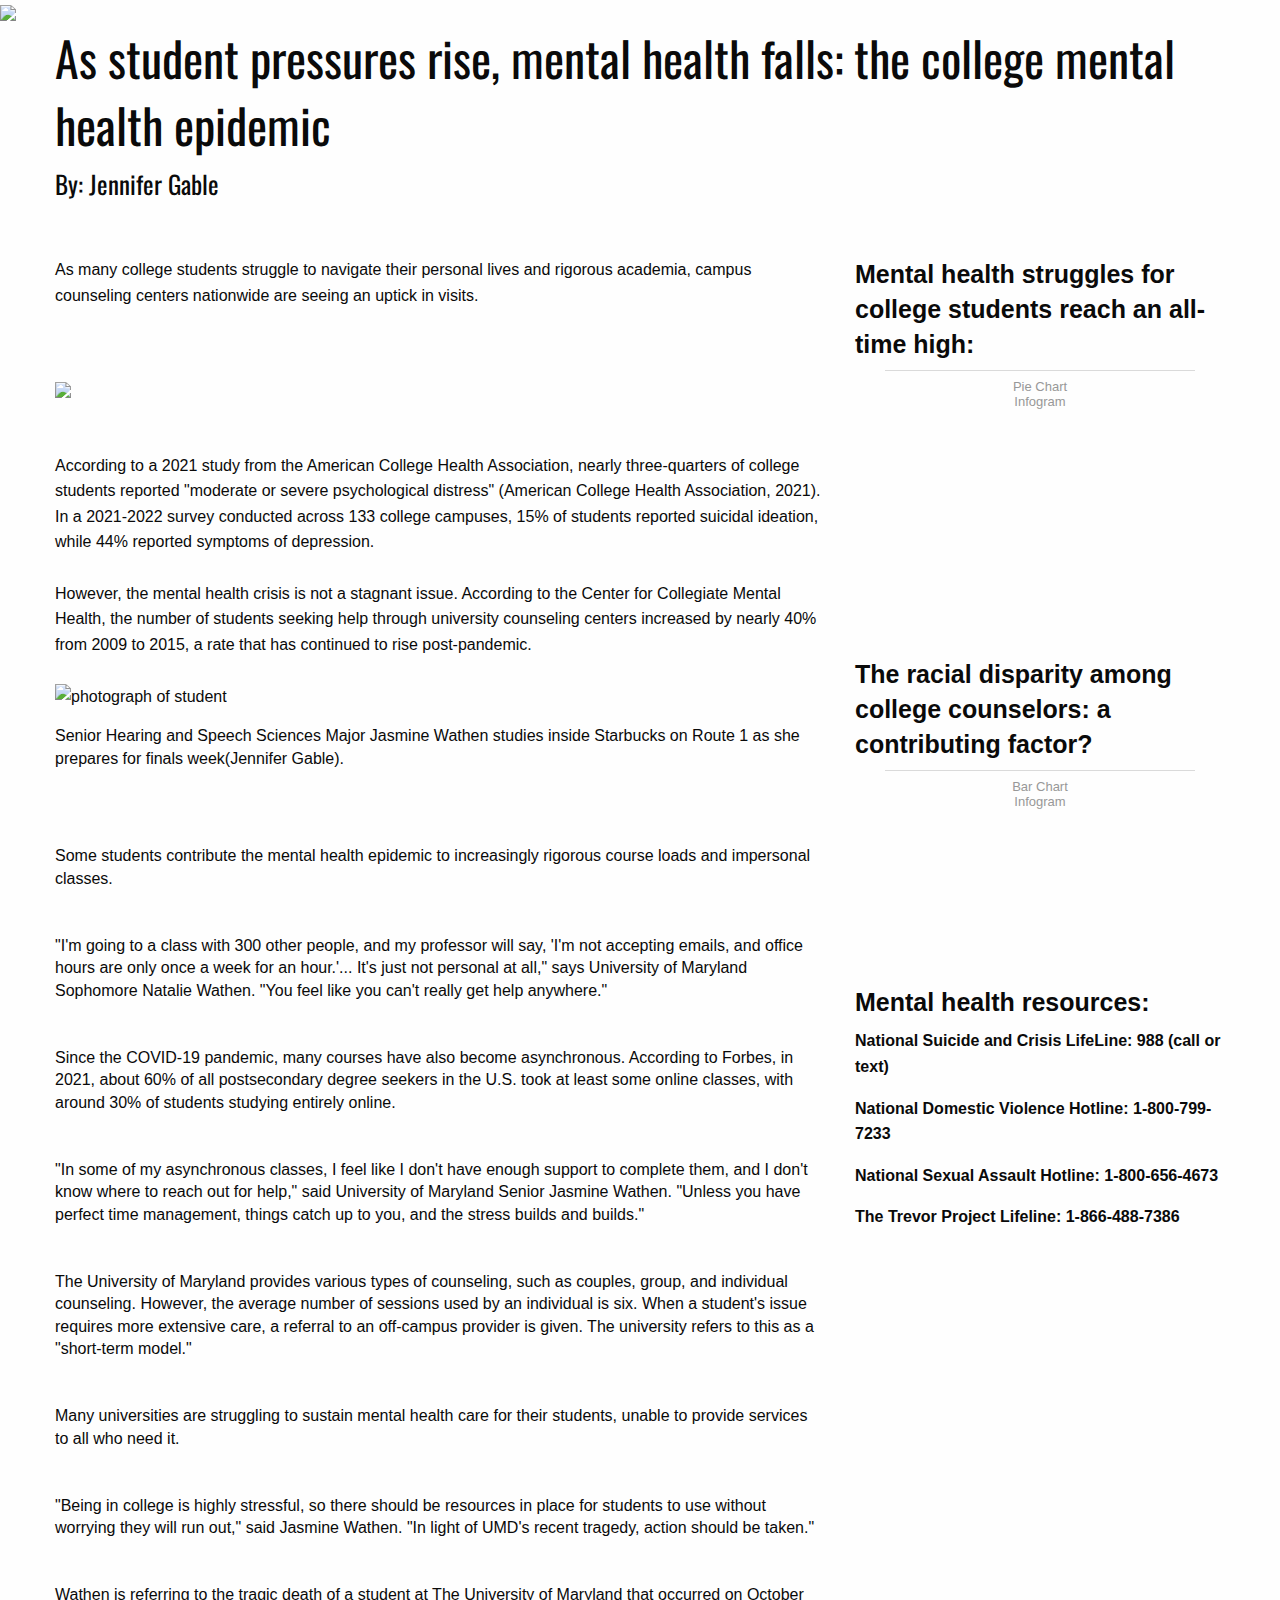
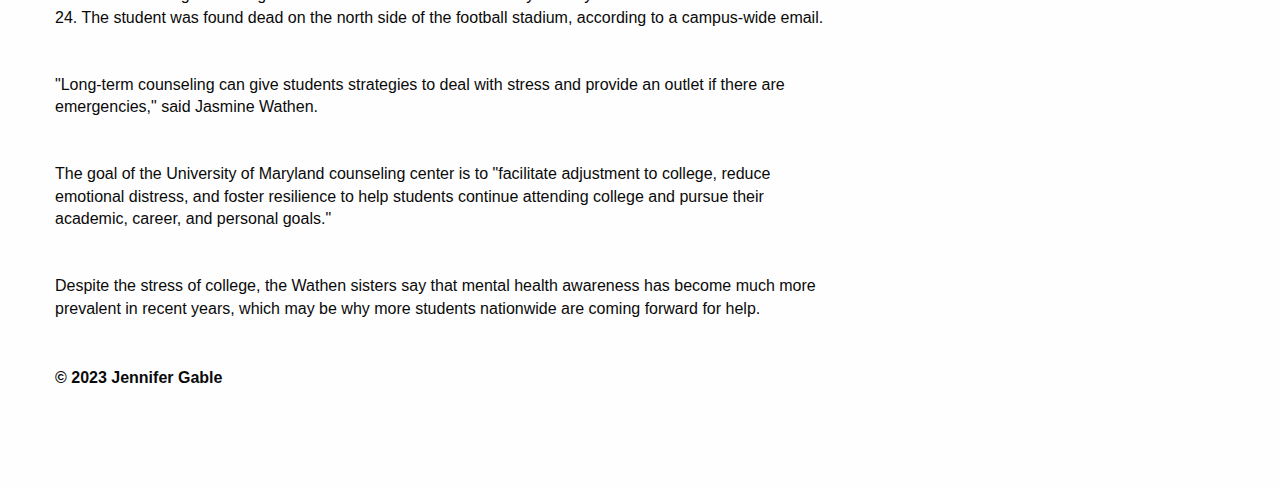
==== final/index.html @ 8c40166f "Add files via upload" ====
<!doctype html>
<html class="no-js" lang="en" dir="ltr">
<head>
<link rel="preconnect" href="https://fonts.googleapis.com">
<link rel="preconnect" href="https://fonts.gstatic.com" crossorigin>
<link href="https://fonts.googleapis.com/css2?family=Oswald:wght@500&display=swap" rel="stylesheet">
<meta charset="utf-8">
<meta http-equiv="x-ua-compatible" content="ie=edge">
<meta name="viewport" content="width=device-width, initial-scale=1.0">

<style>
.custom-font {
            font-family: 'Oswald', sans-serif;
        }
    </style>
<img src="/Users/jennygable/Desktop/final/images/bannercrop.jpg" /><br>
<title>Student Mental Health</title>
<link rel="stylesheet" href="css/foundation.css">
<link rel="stylesheet" href="css/app.css">



</head>
<body>

<div class="grid-container-fluid introbox"> 
<div class="grid-container">
<div class= "grid-x grid-padding-x grid-padding-x">
<div class= "large-12 cell introbox">
<h1 class= "custom-font">As student pressures rise, mental health falls: the college mental health epidemic </h1>
<h4 class="custom-font"> By: Jennifer Gable </h4>
<br>
</div>
</div>
</div>
</div>
<br> 
<!--body copy--->

<div class="grid-container">
<div class="grid-x grid-padding-x grid-margin-y"> 
<div class="large-8 medium-6 small-12 cell"> 
<p> As many college students struggle to navigate their personal lives and rigorous academia, campus counseling centers nationwide are seeing an uptick in visits. <p>
<br><br>
<img src="/Users/jennygable/Desktop/final/images/mentalhealthedit.jpg" /><br>
<br><br>
According to a 2021 study from the American College Health Association, nearly three-quarters of college students reported "moderate or severe psychological distress" (American College Health Association, 2021). In a 2021-2022 survey conducted across 133 college campuses, 15% of students reported suicidal ideation, while 44% reported symptoms of depression.
<br>

<br>
However, the mental health crisis is not a stagnant issue. According to the Center for Collegiate Mental Health, the number of students seeking help through university counseling centers increased by nearly 40% from 2009 to 2015, a rate that has continued to rise post-pandemic. 
<br>
<br>

<img src="/Users/jennygable/Desktop/final/images/jasminestudy.jpg"alt="photograph of student" align="middle"/>
<h6> Senior Hearing and Speech Sciences Major Jasmine Wathen studies inside Starbucks on Route 1 as she prepares for finals week(Jennifer Gable).<h6>
<!----- video or image here------>
<br>
<br>
<br>

Some students contribute the mental health epidemic to increasingly rigorous course loads and impersonal classes. 

<br>
<br>
<br>

"I'm going to a class with 300 other people, and my professor will say, 'I'm not accepting emails, and office hours are only once a week for an hour.'... It's just not personal at all," says University of Maryland Sophomore Natalie Wathen. "You feel like you can't really get help anywhere."
<br>
<br>
<br>

Since the COVID-19 pandemic, many courses have also become asynchronous. According to Forbes, in 2021, about 60% of all postsecondary degree seekers in the U.S. took at least some online classes, with around 30% of students studying entirely online. 

<br>
<br>
<br>

"In some of my asynchronous classes, I feel like I don't have enough support to complete them, and I don't know where to reach out for help," said University of Maryland Senior Jasmine Wathen. "Unless you have perfect time management, things catch up to you, and the stress builds and builds." 
<br>
<br>
<br>

The University of Maryland provides various types of counseling, such as couples, group, and individual counseling. However, the average number of sessions used by an individual is six. When a student's issue requires more extensive care, a referral to an off-campus provider is given. The university refers to this as a "short-term model."

<br>
<br>
<br>
 Many universities are struggling to sustain mental health care for their students, unable to provide services to all who need it. 

<br>
<br>
<br>

"Being in college is highly stressful, so there should be resources in place for students to use without worrying they will run out," said Jasmine Wathen. "In light of UMD's recent tragedy, action should be taken." 

<br>
<br>
<br>

Wathen is referring to the tragic death of a student at The University of Maryland that occurred on October 24. The student was found dead on the north side of the football stadium, according to a campus-wide email. 
<br>
<br>
<br> 

"Long-term counseling can give students strategies to deal with stress and provide an outlet if there are emergencies," said Jasmine Wathen. 

<br>
<br>
<br>

The goal of the University of Maryland counseling center is to "facilitate adjustment to college, reduce emotional distress, and foster resilience to help students continue attending college and pursue their academic, career, and personal goals." 

<br>
<br>
<br>
Despite the stress of college, the Wathen sisters say that mental health awareness has become much more prevalent in recent years, which may be why more students nationwide are coming forward for help. 
<br>
<br>
<br>


<!-----copyright goes here---->
<P><strong>© 2023 Jennifer Gable </strong><p>









<br>
<br>
</div>
<!---side bar begins here!-Add interactive elements-----> 

<div class="large-4 medium-6 small-12 cell sidebarstyle">
<h4><strong> Mental health struggles for college students reach an all-time high:</strong></h4>
<div class="infogram-embed" data-id="62516794-1c7e-4c6d-9d0b-7db9c27fafcd" data-type="interactive" data-title="Pie Chart"></div><script>!function(e,n,i,s){var d="InfogramEmbeds";var o=e.getElementsByTagName(n)[0];if(window[d]&&window[d].initialized)window[d].process&&window[d].process();else if(!e.getElementById(i)){var r=e.createElement(n);r.async=1,r.id=i,r.src=s,o.parentNode.insertBefore(r,o)}}(document,"script","infogram-async","https://e.infogram.com/js/dist/embed-loader-min.js");</script><div style="padding:8px 0;font-family:Arial!important;font-size:13px!important;line-height:15px!important;text-align:center;border-top:1px solid #dadada;margin:0 30px"><a href="https://infogram.com/62516794-1c7e-4c6d-9d0b-7db9c27fafcd" style="color:#989898!important;text-decoration:none!important;" target="_blank">Pie Chart</a><br><a href="https://infogram.com" style="color:#989898!important;text-decoration:none!important;" target="_blank" rel="nofollow">Infogram</a></div>

<br>
<br>
<br>
<br>
<br>
<br>
<br>
<br>
<br>
<br>


<h4><strong>The racial disparity among college counselors: a contributing factor?</strong></h4>

<div class="infogram-embed" data-id="8ecbdfc0-f460-4c87-8b76-992357e3b3b4" data-type="interactive" data-title="Bar Chart"></div><script>!function(e,n,i,s){var d="InfogramEmbeds";var o=e.getElementsByTagName(n)[0];if(window[d]&&window[d].initialized)window[d].process&&window[d].process();else if(!e.getElementById(i)){var r=e.createElement(n);r.async=1,r.id=i,r.src=s,o.parentNode.insertBefore(r,o)}}(document,"script","infogram-async","https://e.infogram.com/js/dist/embed-loader-min.js");</script><div style="padding:8px 0;font-family:Arial!important;font-size:13px!important;line-height:15px!important;text-align:center;border-top:1px solid #dadada;margin:0 30px"><a href="https://infogram.com/8ecbdfc0-f460-4c87-8b76-992357e3b3b4" style="color:#989898!important;text-decoration:none!important;" target="_blank">Bar Chart</a><br><a href="https://infogram.com" style="color:#989898!important;text-decoration:none!important;" target="_blank" rel="nofollow">Infogram</a></div>

<br>
<br>
<br>
<br>
<br>
<br>
<br>


<h4><strong> Mental health resources: </strong></h4>
<p><strong>National Suicide and Crisis LifeLine: 988 (call or text) </strong><p>
<p><strong>National Domestic Violence Hotline: 1-800-799-7233</strong><p>
<p><strong>National Sexual Assault Hotline: 1-800-656-4673 </strong><p>
<p><strong>The Trevor Project Lifeline: 1-866-488-7386 </strong><p>


</div>





<script src="js/vendor/jquery.js"></script>
<script src="js/vendor/what-input.js"></script>
<script src="js/vendor/foundation.js"></script>
<script src="js/app.js"></script>
</body>
</html>
---- final/css/app.css ----
@font-face {
    font-family: 'Oswald', sans-serif;
}

h1 {
    font-family: 'Oswald', sans-serif;
}
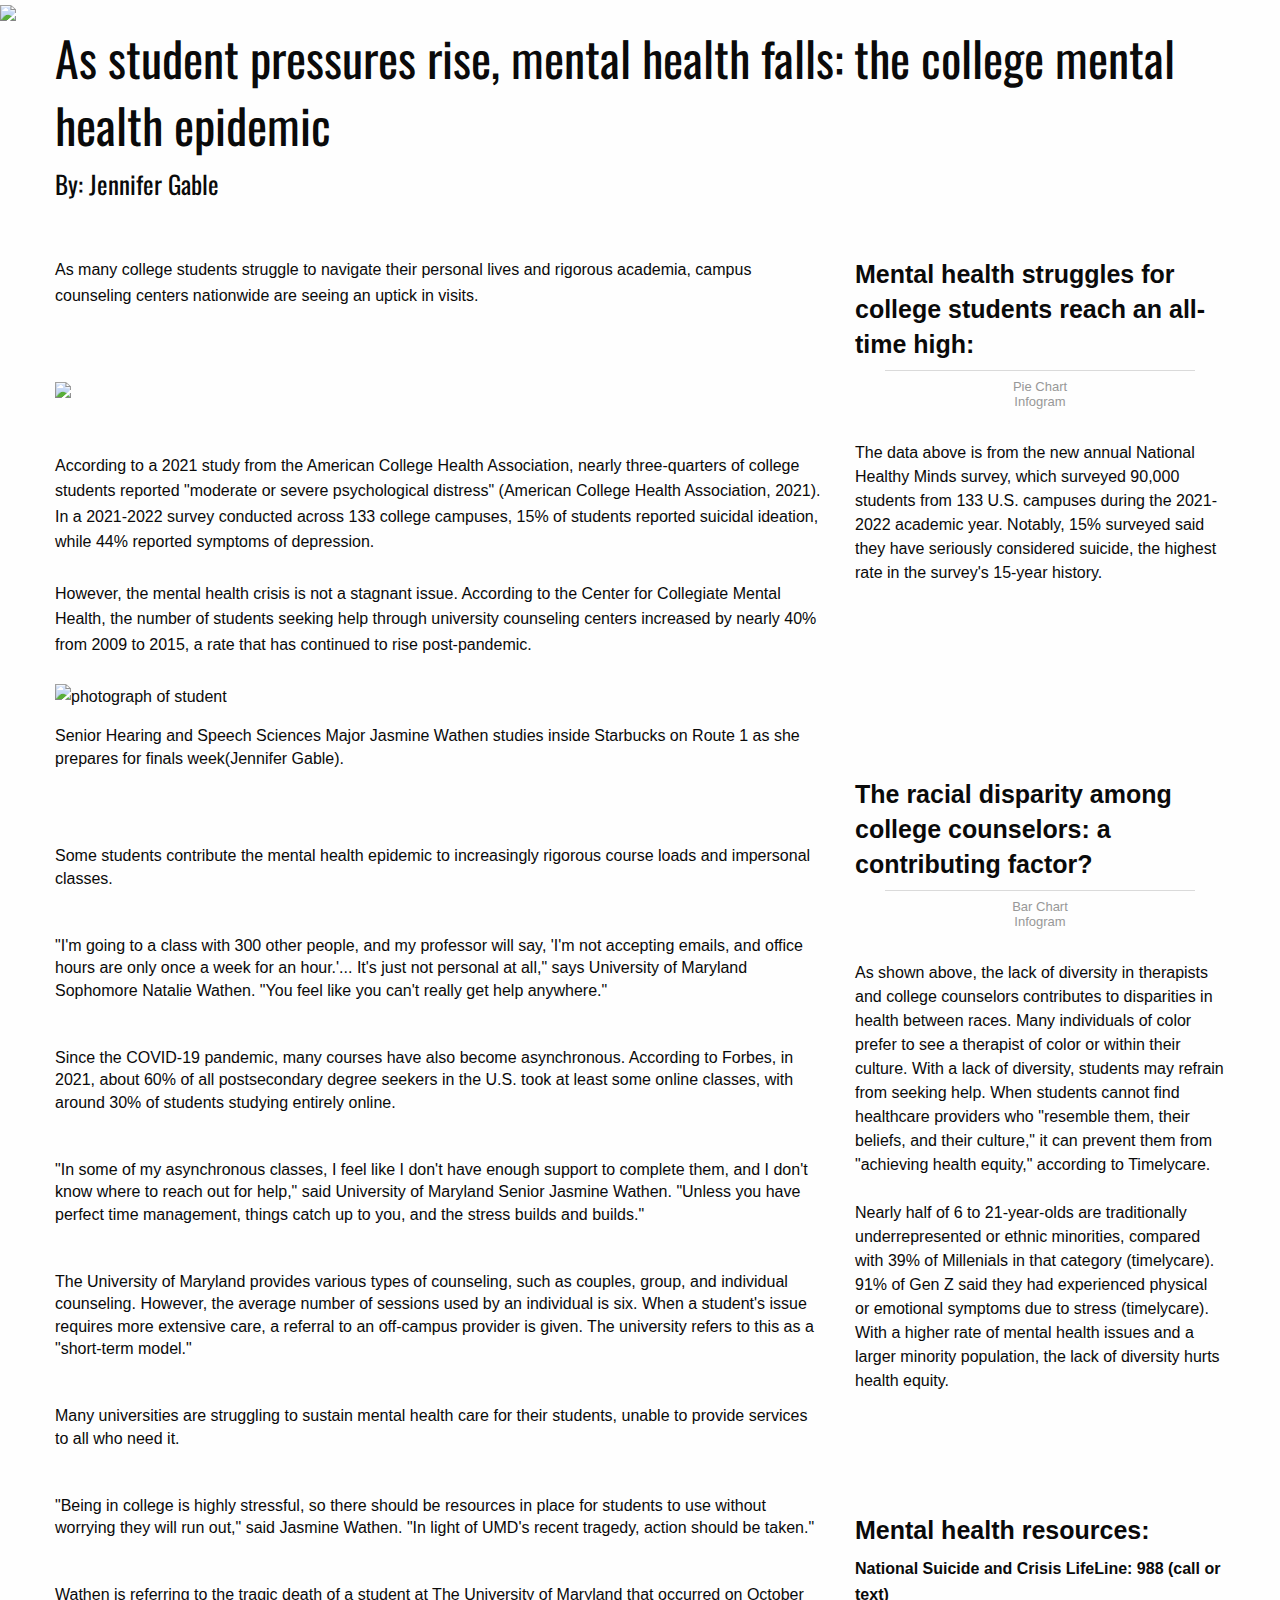
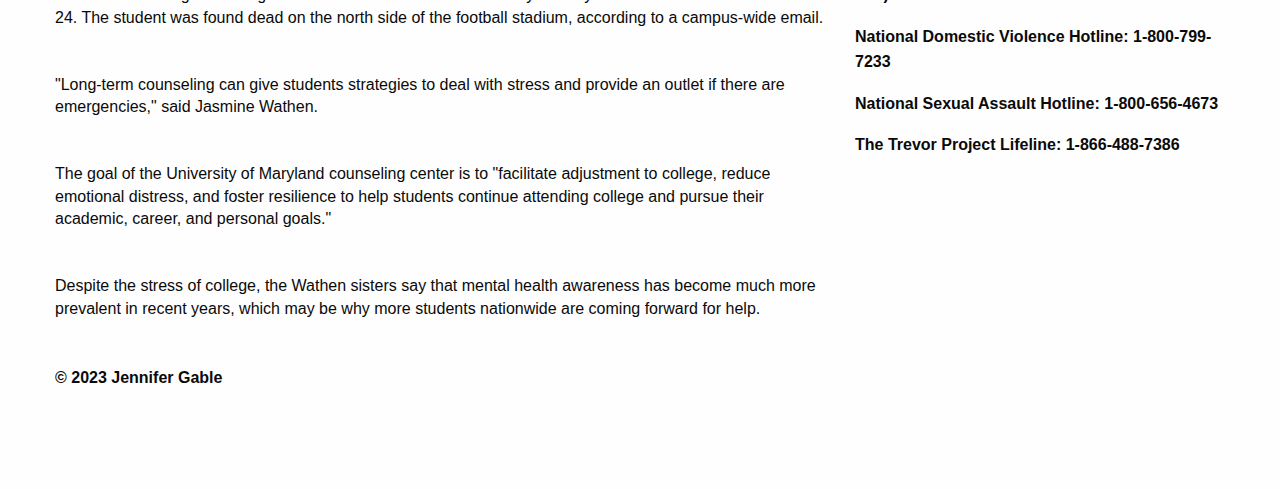
==== commit 649e7d58: "Add files via upload" ====
--- a/final/index.html
+++ b/final/index.html
@@ -14,8 +14,8 @@
             font-family: 'Oswald', sans-serif;
         }
     </style>
-<img src="/Users/jennygable/Desktop/final/images/bannercrop.jpg" /><br>
-<title>Student Mental Health</title>
+<img src="/Users/JennyGable/Desktop/final/images/bannercrop.jpg" /><br>
+<title>As student pressures rise, mental health falls: the college mental health epidemic</title>
 <link rel="stylesheet" href="css/foundation.css">
 <link rel="stylesheet" href="css/app.css">
 
@@ -43,7 +43,7 @@
 <div class="large-8 medium-6 small-12 cell"> 
 <p> As many college students struggle to navigate their personal lives and rigorous academia, campus counseling centers nationwide are seeing an uptick in visits. <p>
 <br><br>
-<img src="/Users/jennygable/Desktop/final/images/mentalhealthedit.jpg" /><br>
+<img src="/Users/JennyGable/Desktop/final/images/mentalhealthedit.jpg" /><br>
 <br><br>
 According to a 2021 study from the American College Health Association, nearly three-quarters of college students reported "moderate or severe psychological distress" (American College Health Association, 2021). In a 2021-2022 survey conducted across 133 college campuses, 15% of students reported suicidal ideation, while 44% reported symptoms of depression.
 <br>
@@ -53,7 +53,7 @@
 <br>
 <br>
 
-<img src="/Users/jennygable/Desktop/final/images/jasminestudy.jpg"alt="photograph of student" align="middle"/>
+<img src="/Users/JennyGable/Desktop/final/images/jasminestudy.jpg"alt="photograph of student" align="middle"/>
 <h6> Senior Hearing and Speech Sciences Major Jasmine Wathen studies inside Starbucks on Route 1 as she prepares for finals week(Jennifer Gable).<h6>
 <!----- video or image here------>
 <br>
@@ -142,6 +142,8 @@
 <div class="infogram-embed" data-id="62516794-1c7e-4c6d-9d0b-7db9c27fafcd" data-type="interactive" data-title="Pie Chart"></div><script>!function(e,n,i,s){var d="InfogramEmbeds";var o=e.getElementsByTagName(n)[0];if(window[d]&&window[d].initialized)window[d].process&&window[d].process();else if(!e.getElementById(i)){var r=e.createElement(n);r.async=1,r.id=i,r.src=s,o.parentNode.insertBefore(r,o)}}(document,"script","infogram-async","https://e.infogram.com/js/dist/embed-loader-min.js");</script><div style="padding:8px 0;font-family:Arial!important;font-size:13px!important;line-height:15px!important;text-align:center;border-top:1px solid #dadada;margin:0 30px"><a href="https://infogram.com/62516794-1c7e-4c6d-9d0b-7db9c27fafcd" style="color:#989898!important;text-decoration:none!important;" target="_blank">Pie Chart</a><br><a href="https://infogram.com" style="color:#989898!important;text-decoration:none!important;" target="_blank" rel="nofollow">Infogram</a></div>
 
 <br>
+The data above is from the new annual National Healthy Minds survey, which surveyed 90,000 students from 133 U.S. campuses during the 2021-2022 academic year. Notably, 15% surveyed said they have seriously considered suicide, the highest rate in the survey's 15-year history.
+
 <br>
 <br>
 <br>
@@ -158,6 +160,12 @@
 <div class="infogram-embed" data-id="8ecbdfc0-f460-4c87-8b76-992357e3b3b4" data-type="interactive" data-title="Bar Chart"></div><script>!function(e,n,i,s){var d="InfogramEmbeds";var o=e.getElementsByTagName(n)[0];if(window[d]&&window[d].initialized)window[d].process&&window[d].process();else if(!e.getElementById(i)){var r=e.createElement(n);r.async=1,r.id=i,r.src=s,o.parentNode.insertBefore(r,o)}}(document,"script","infogram-async","https://e.infogram.com/js/dist/embed-loader-min.js");</script><div style="padding:8px 0;font-family:Arial!important;font-size:13px!important;line-height:15px!important;text-align:center;border-top:1px solid #dadada;margin:0 30px"><a href="https://infogram.com/8ecbdfc0-f460-4c87-8b76-992357e3b3b4" style="color:#989898!important;text-decoration:none!important;" target="_blank">Bar Chart</a><br><a href="https://infogram.com" style="color:#989898!important;text-decoration:none!important;" target="_blank" rel="nofollow">Infogram</a></div>
 
 <br>
+As shown above, the lack of diversity in therapists and college counselors contributes to disparities in health between races. Many individuals of color prefer to see a therapist of color or within their culture. With a lack of diversity, students may refrain from seeking help. When students cannot find healthcare providers who "resemble them, their beliefs, and their culture," it can prevent them from "achieving health equity," according to Timelycare. 
+
+<br>
+<br>
+
+Nearly half of 6 to 21-year-olds are traditionally underrepresented or ethnic minorities, compared with 39% of Millenials in that category (timelycare). 91% of Gen Z said they had experienced physical or emotional symptoms due to stress (timelycare). With a higher rate of mental health issues and a larger minority population, the lack of diversity hurts health equity. 
 <br>
 <br>
 <br>
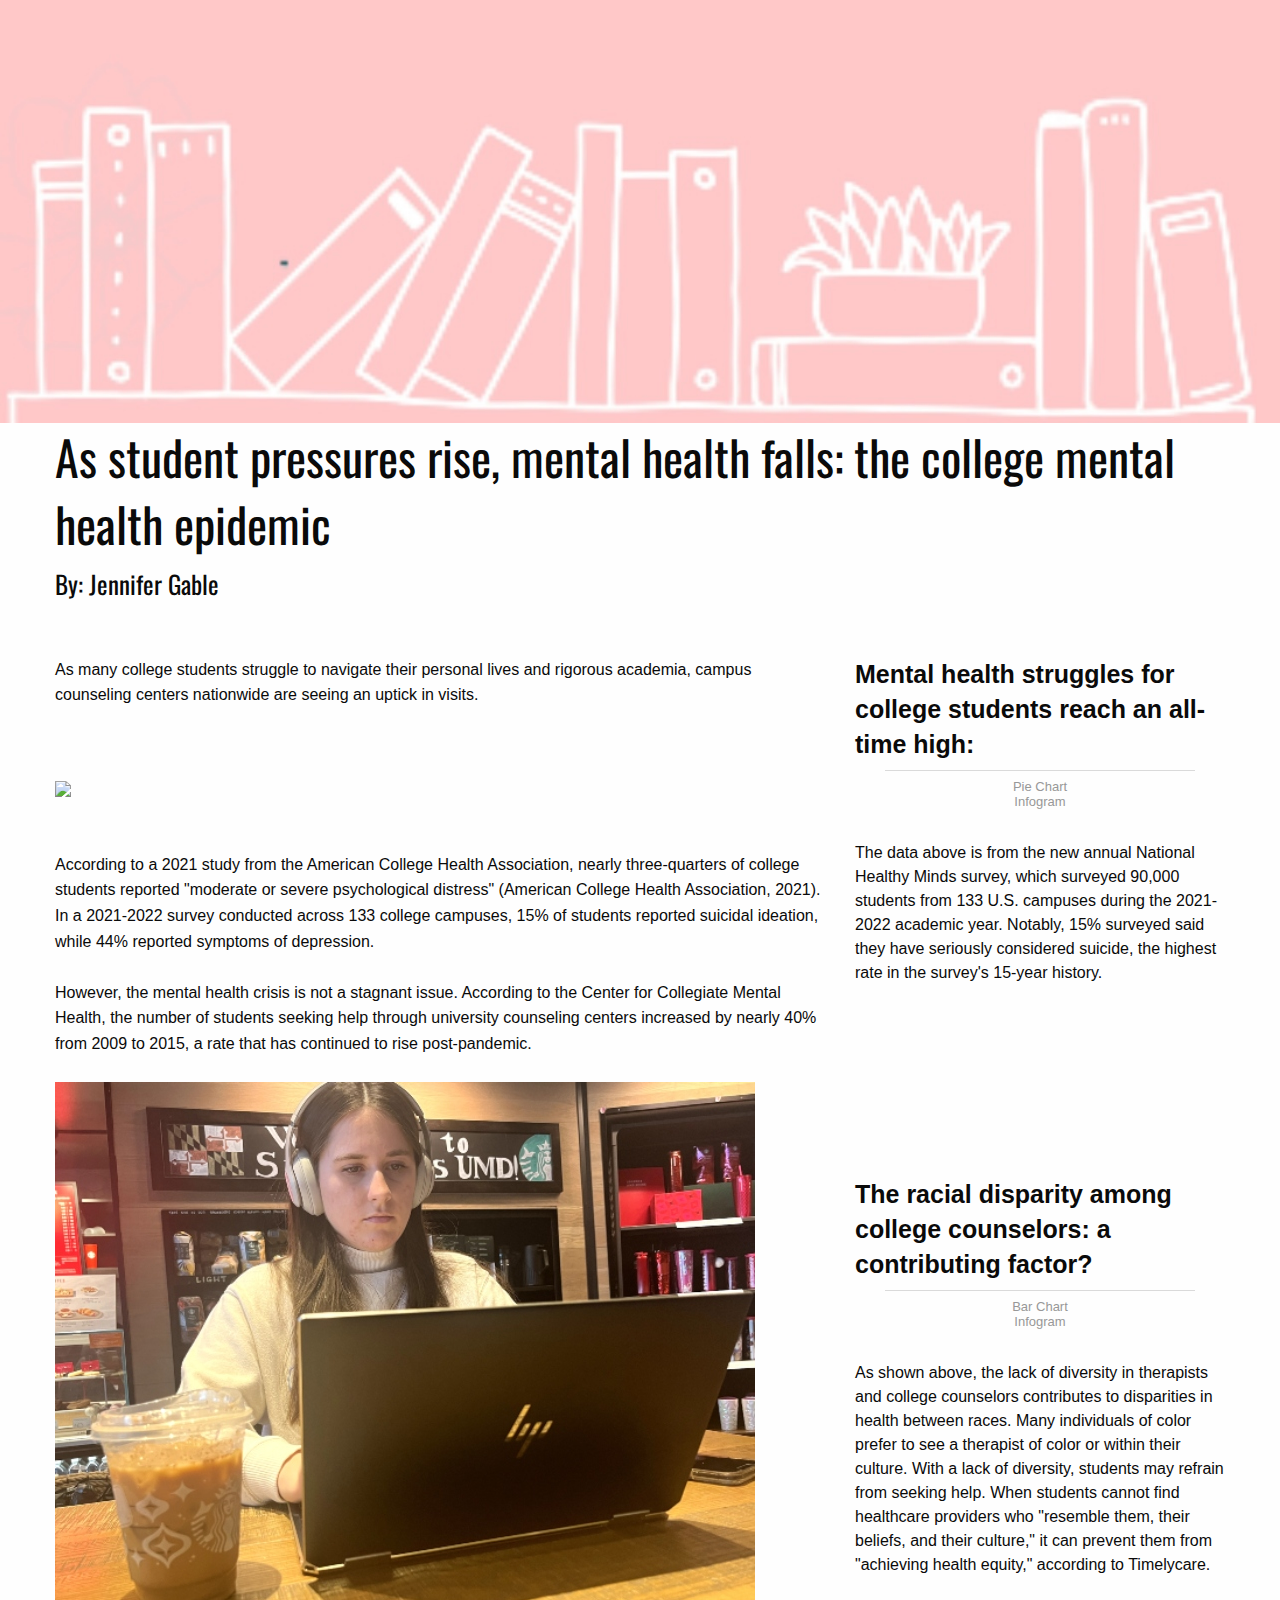
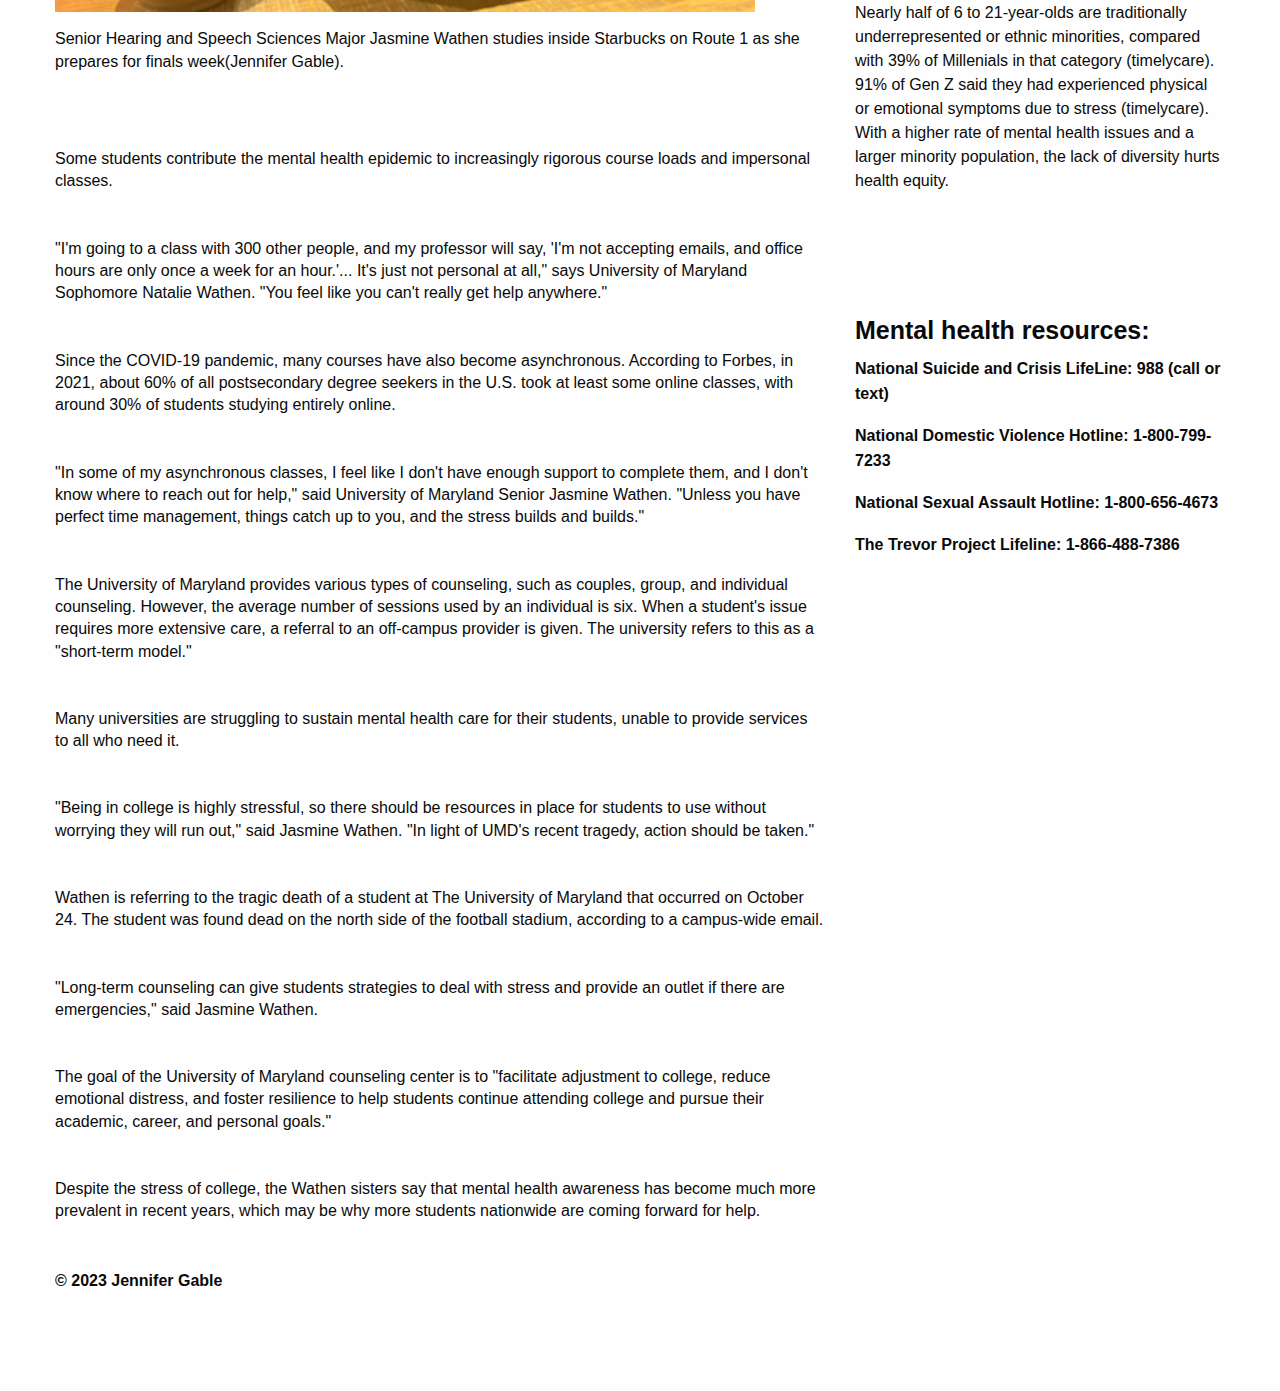
==== commit a4fb2210: "Add files via upload" ====
--- a/final/index.html
+++ b/final/index.html
@@ -14,10 +14,11 @@
             font-family: 'Oswald', sans-serif;
         }
     </style>
-<img src="/Users/JennyGable/Desktop/final/images/bannercrop.jpg" /><br>
+<img src="images/bannercrop.jpg" /><br>
 <title>As student pressures rise, mental health falls: the college mental health epidemic</title>
 <link rel="stylesheet" href="css/foundation.css">
 <link rel="stylesheet" href="css/app.css">
+
 
 
 
@@ -43,7 +44,7 @@
 <div class="large-8 medium-6 small-12 cell"> 
 <p> As many college students struggle to navigate their personal lives and rigorous academia, campus counseling centers nationwide are seeing an uptick in visits. <p>
 <br><br>
-<img src="/Users/JennyGable/Desktop/final/images/mentalhealthedit.jpg" /><br>
+<img src="/images/mentalhealthedit.jpg" /><br>
 <br><br>
 According to a 2021 study from the American College Health Association, nearly three-quarters of college students reported "moderate or severe psychological distress" (American College Health Association, 2021). In a 2021-2022 survey conducted across 133 college campuses, 15% of students reported suicidal ideation, while 44% reported symptoms of depression.
 <br>
@@ -53,7 +54,7 @@
 <br>
 <br>
 
-<img src="/Users/JennyGable/Desktop/final/images/jasminestudy.jpg"alt="photograph of student" align="middle"/>
+<img src="images/jasminestudy.jpg"alt="photograph of student" align="middle"/>
 <h6> Senior Hearing and Speech Sciences Major Jasmine Wathen studies inside Starbucks on Route 1 as she prepares for finals week(Jennifer Gable).<h6>
 <!----- video or image here------>
 <br>
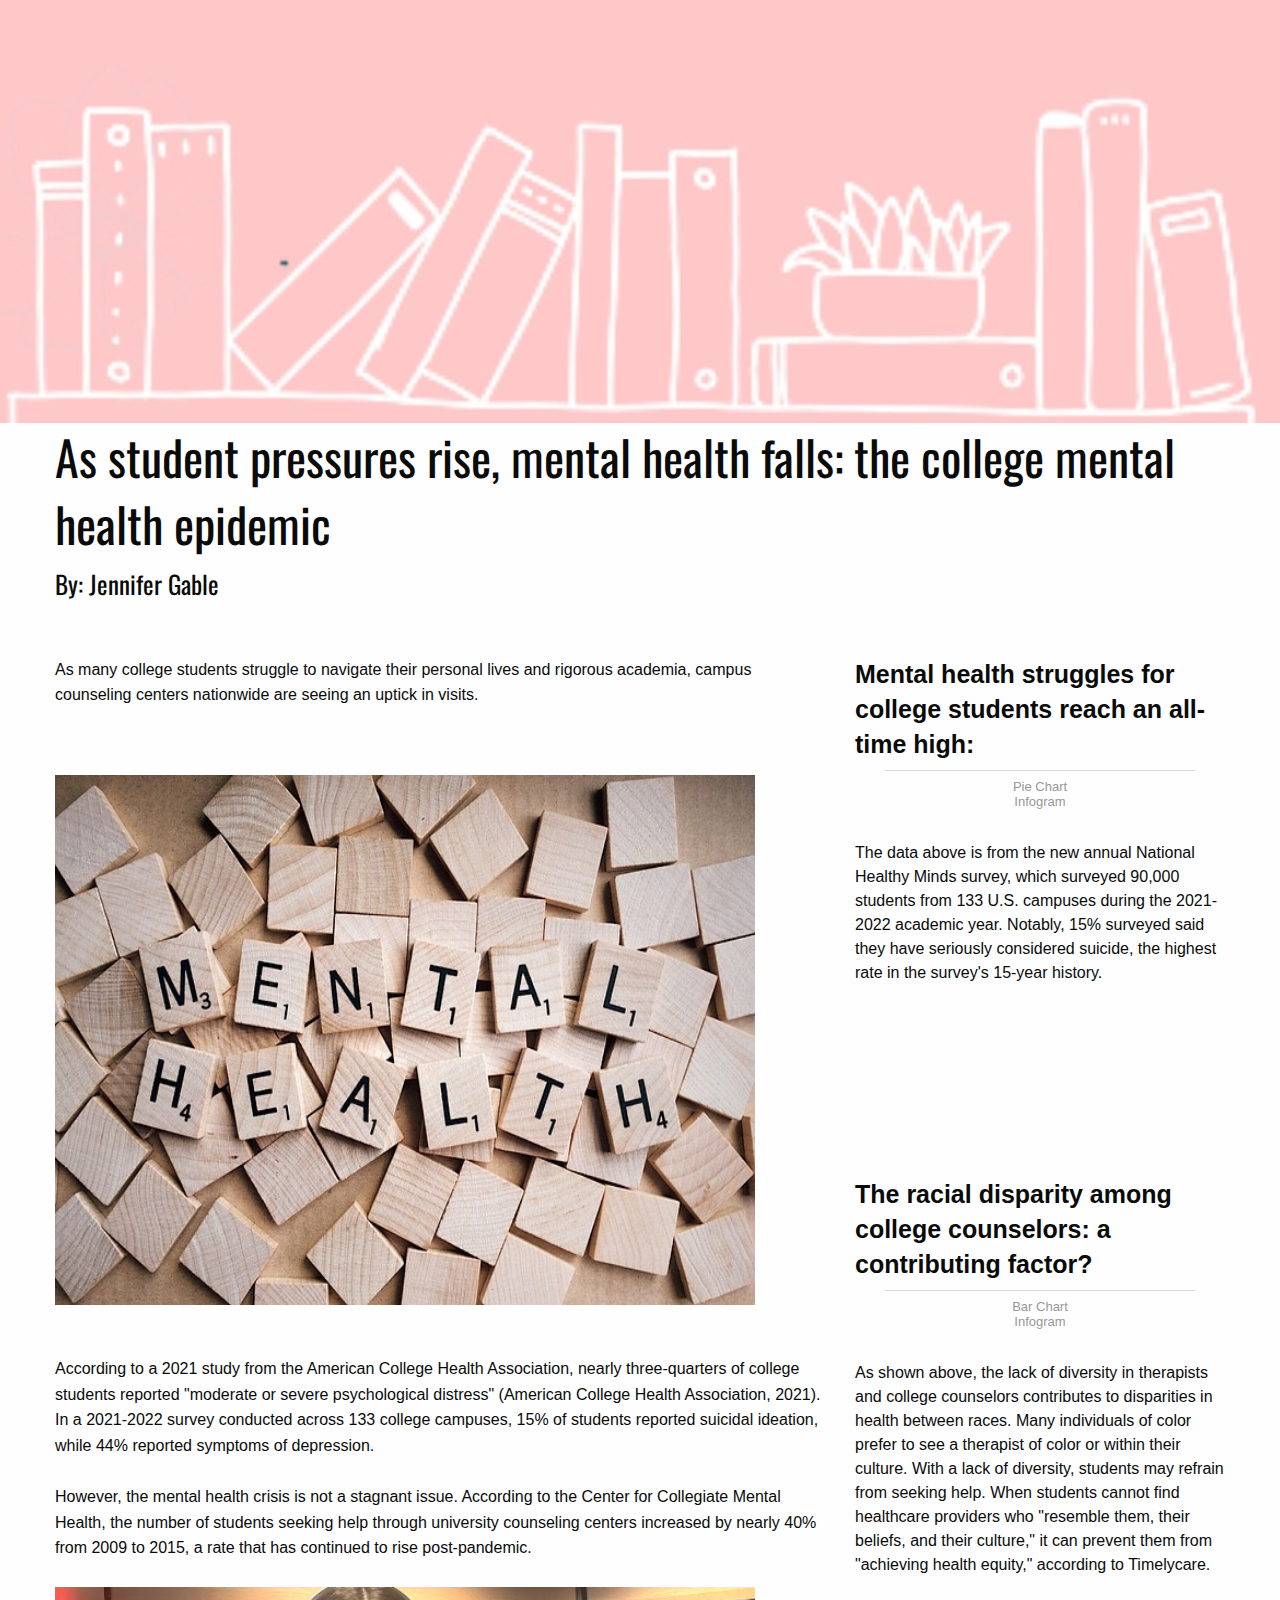
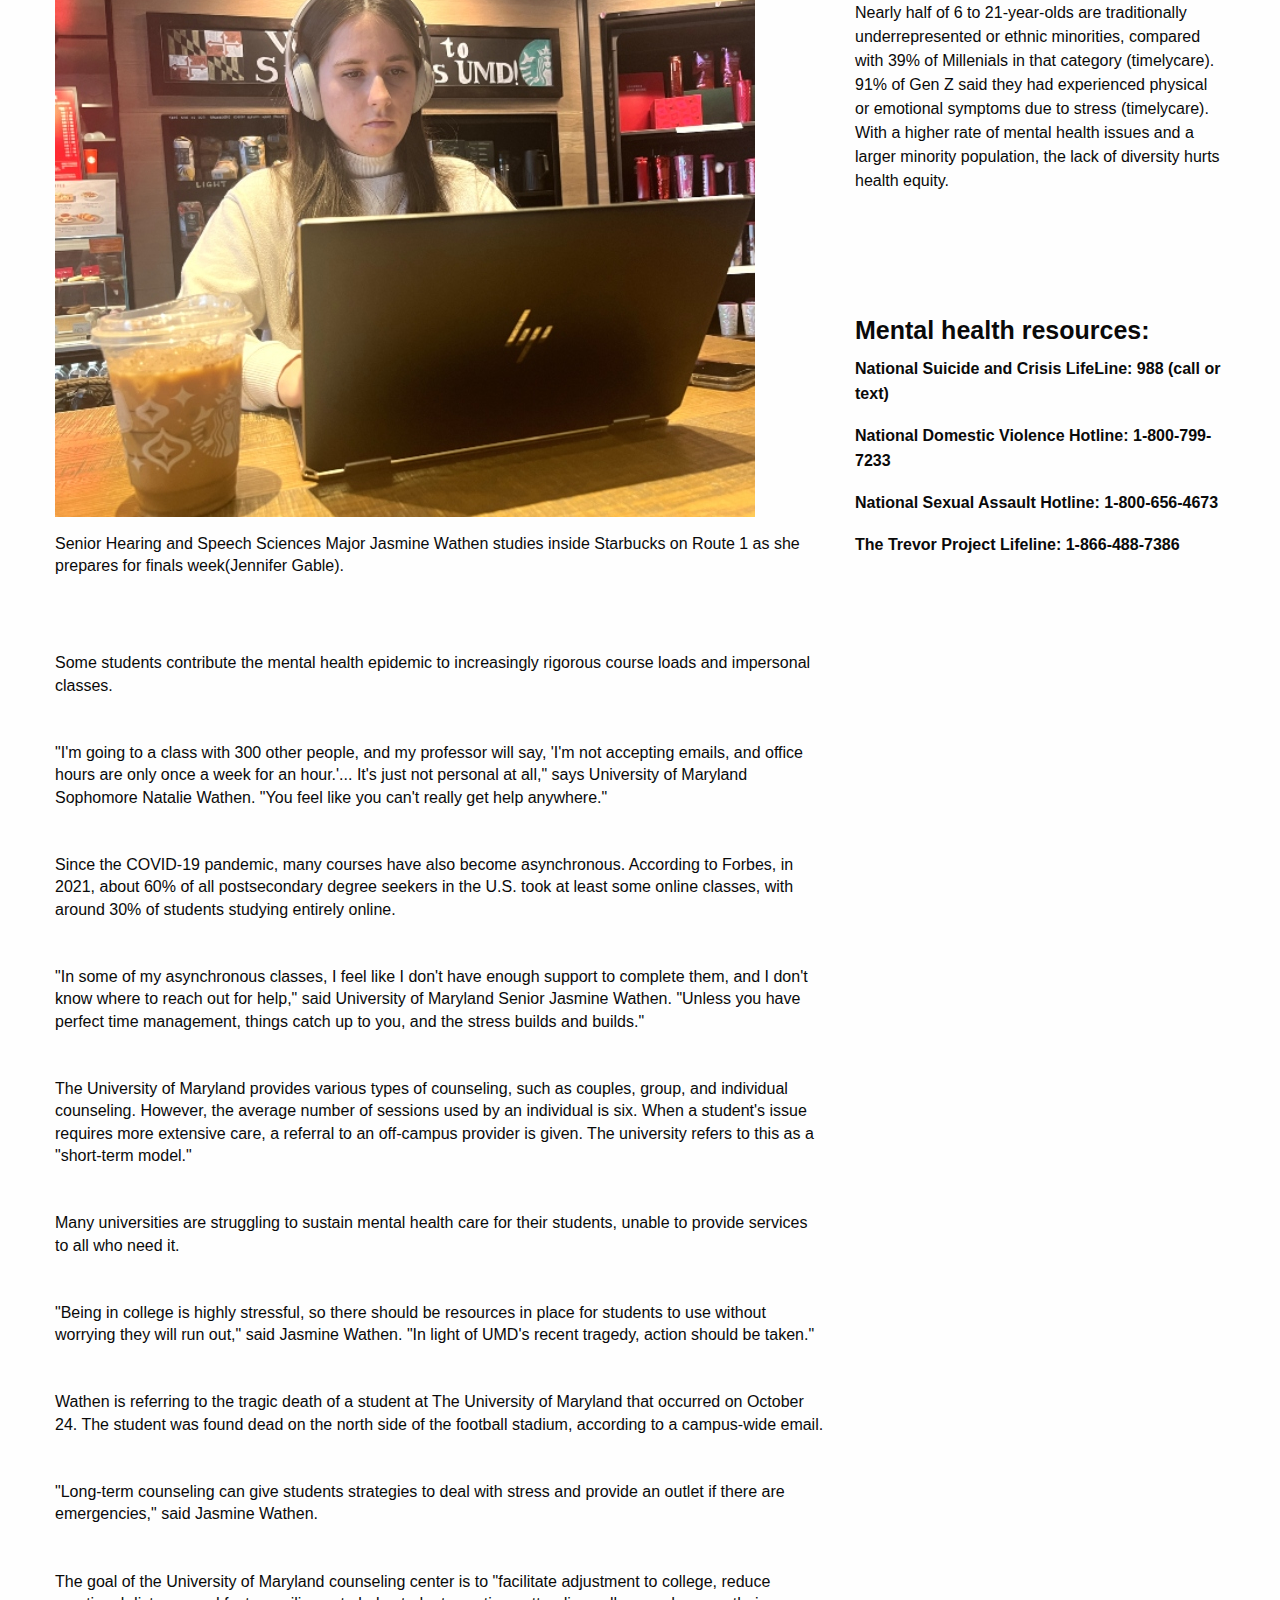
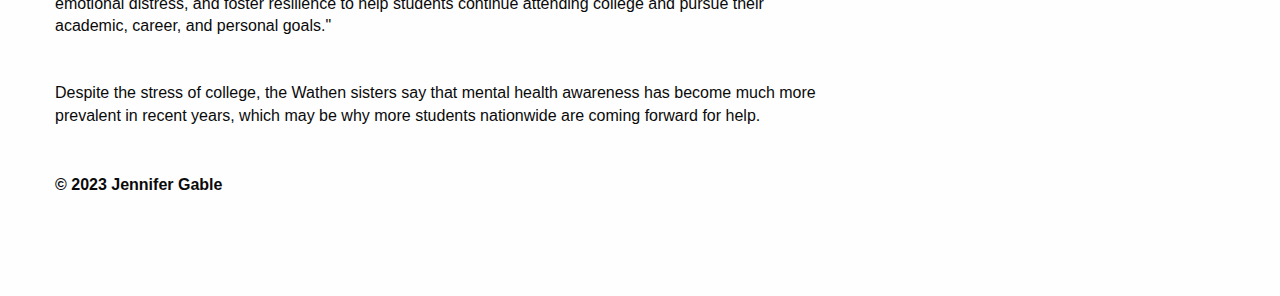
==== commit ba4f886c: "Add files via upload" ====
--- a/final/index.html
+++ b/final/index.html
@@ -44,7 +44,7 @@
 <div class="large-8 medium-6 small-12 cell"> 
 <p> As many college students struggle to navigate their personal lives and rigorous academia, campus counseling centers nationwide are seeing an uptick in visits. <p>
 <br><br>
-<img src="/images/mentalhealthedit.jpg" /><br>
+<img src="images/mhealth.jpg"/><br>
 <br><br>
 According to a 2021 study from the American College Health Association, nearly three-quarters of college students reported "moderate or severe psychological distress" (American College Health Association, 2021). In a 2021-2022 survey conducted across 133 college campuses, 15% of students reported suicidal ideation, while 44% reported symptoms of depression.
 <br>
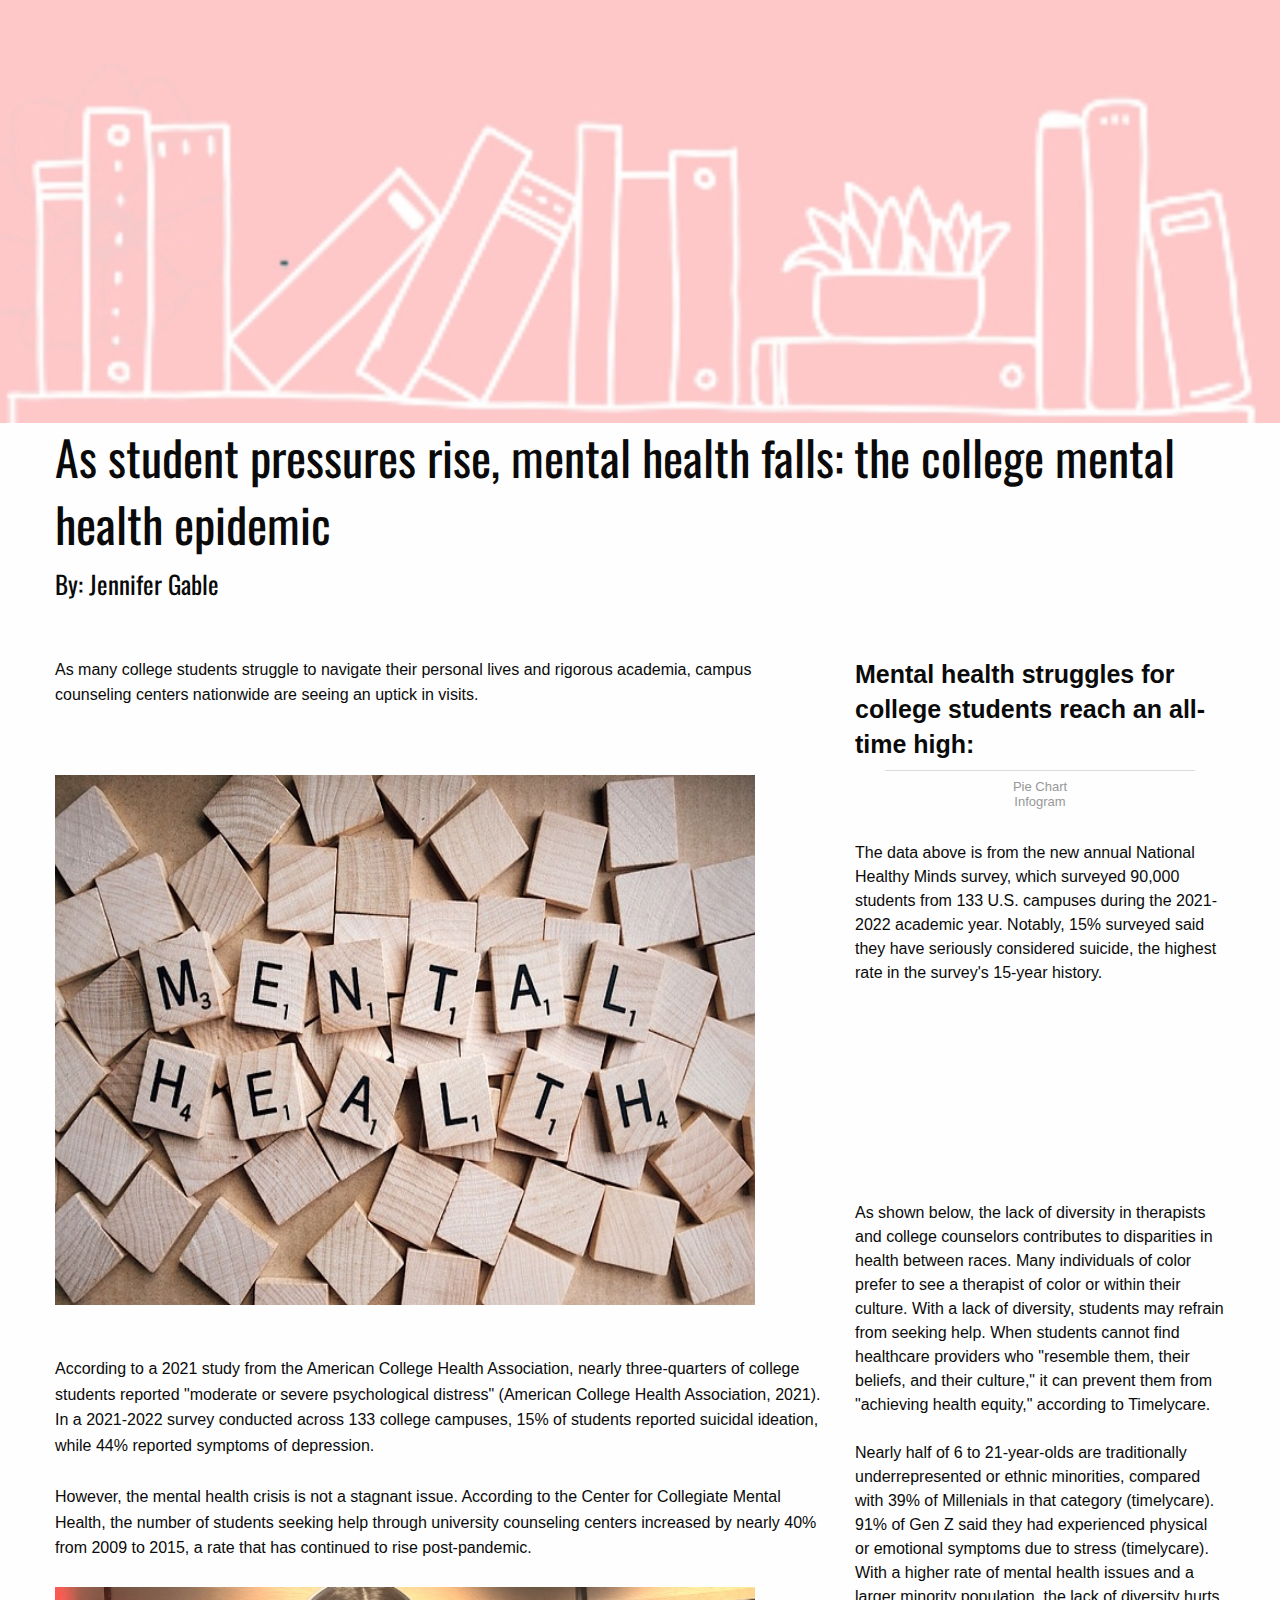
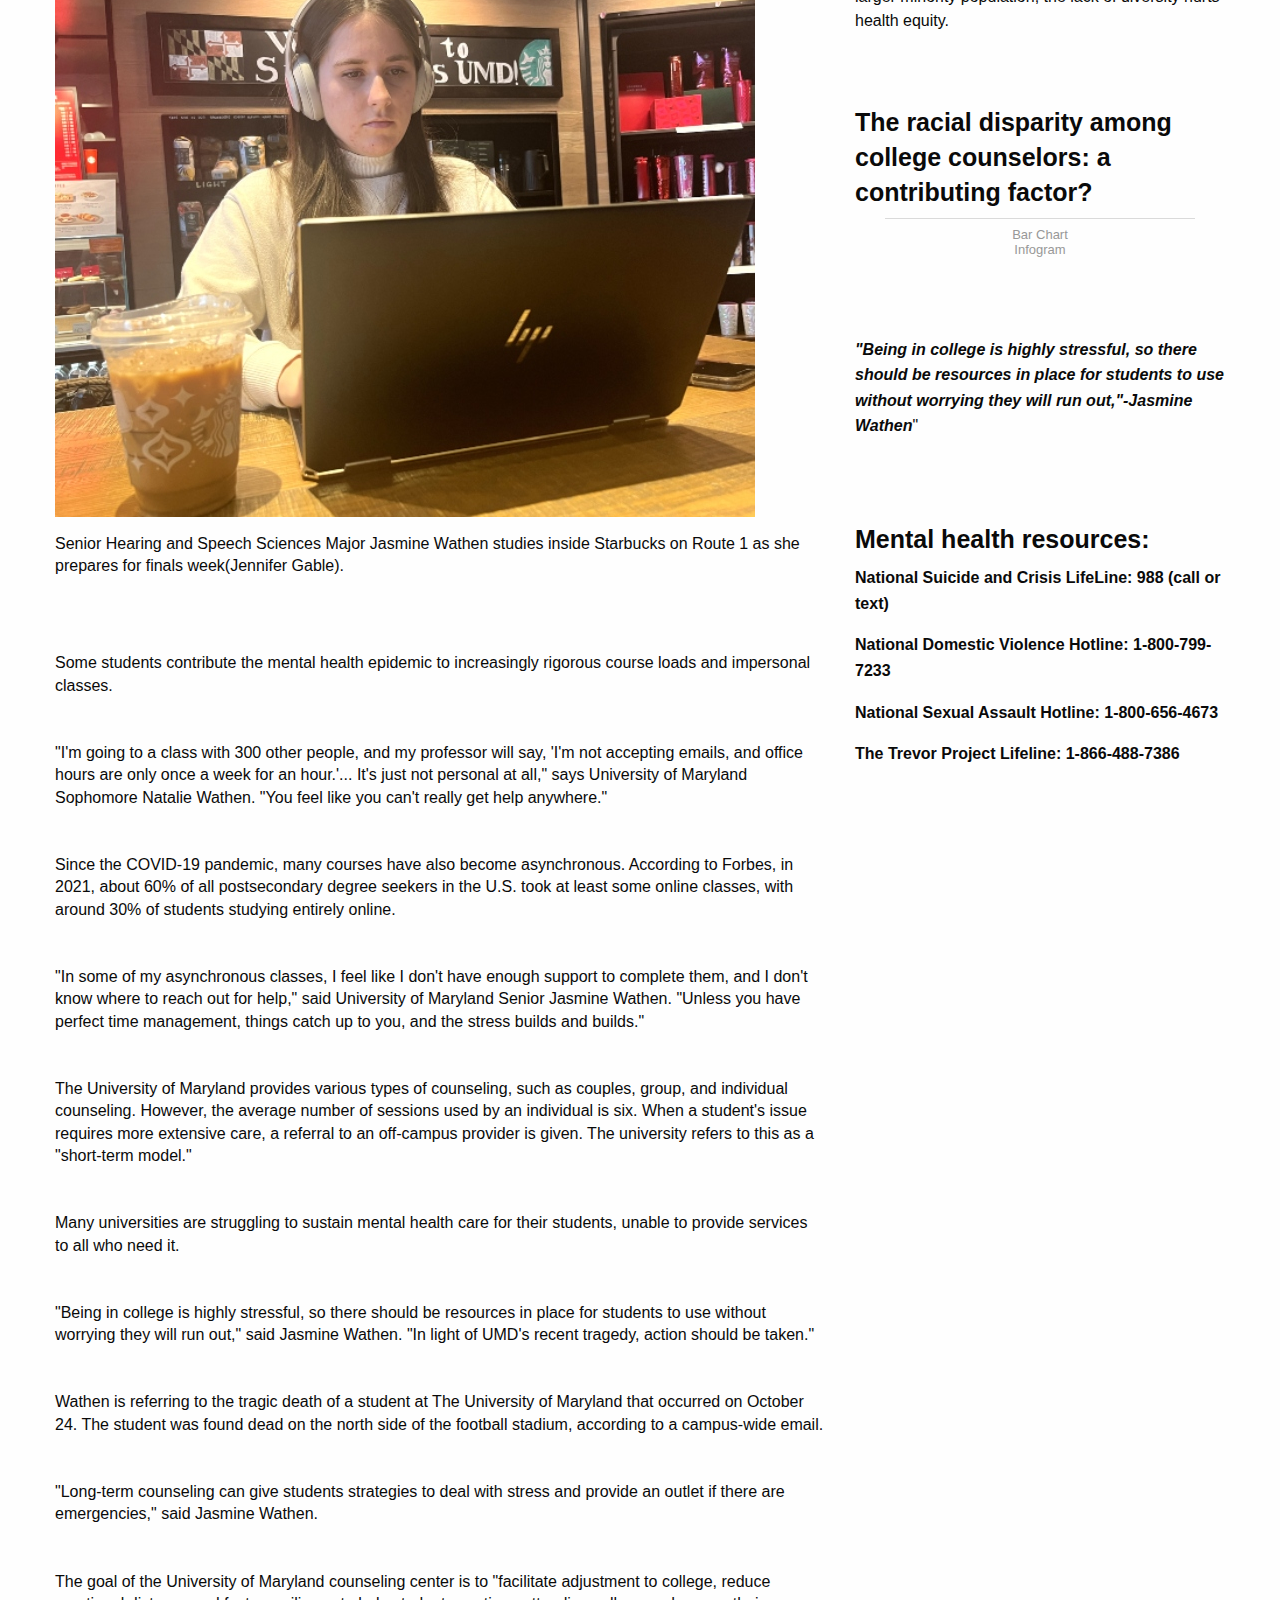
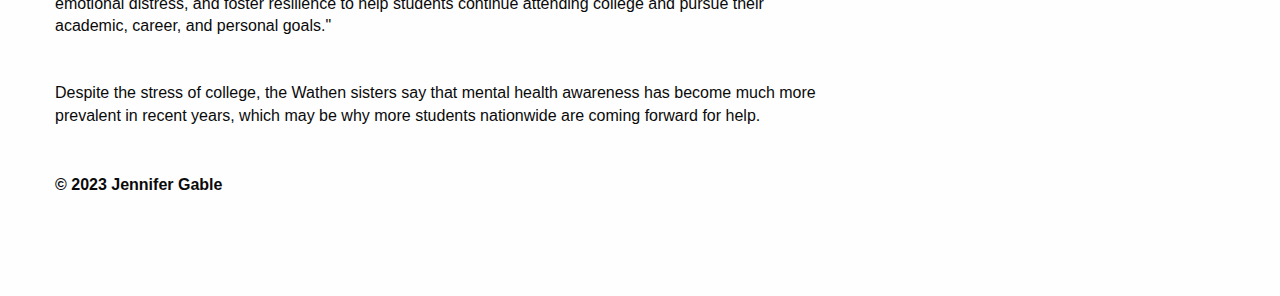
==== commit 391d371e: "Add files via upload" ====
--- a/final/index.html
+++ b/final/index.html
@@ -20,6 +20,27 @@
 <link rel="stylesheet" href="css/app.css">
 
 
+  <!-- HTML Meta Tags -->
+  <title>As student pressures rise, mental health falls: the college mental health epidemic</title>
+  <meta name="description" content="Reported mental illness in college adolescents are increasing yearly. ">
+
+  <!-- Facebook Meta Tags -->
+  <meta property="og:url" content="https://gablejenny.github.io/JOUR352/final/">
+  <meta property="og:type" content="website">
+  <meta property="og:title" content="As student pressures rise, mental health falls: the college mental health epidemic">
+  <meta property="og:description" content="Reported mental illness in college adolescents are increasing yearly. ">
+  <meta property="og:image" content="">
+
+  <!-- Twitter Meta Tags -->
+  <meta name="twitter:card" content="summary_large_image">
+  <meta property="twitter:domain" content="gablejenny.github.io">
+  <meta property="twitter:url" content="https://gablejenny.github.io/JOUR352/final/">
+  <meta name="twitter:title" content="As student pressures rise, mental health falls: the college mental health epidemic">
+  <meta name="twitter:description" content="Reported mental illness in college adolescents are increasing yearly. ">
+  <meta name="twitter:image" content="">
+
+  <!-- Meta Tags Generated via https://www.opengraph.xyz -->
+        
 
 
 </head>
@@ -154,23 +175,29 @@
 <br>
 <br>
 <br>
+<br>
+As shown below, the lack of diversity in therapists and college counselors contributes to disparities in health between races. Many individuals of color prefer to see a therapist of color or within their culture. With a lack of diversity, students may refrain from seeking help. When students cannot find healthcare providers who "resemble them, their beliefs, and their culture," it can prevent them from "achieving health equity," according to Timelycare. 
+
+<br>
+<br>
+
+Nearly half of 6 to 21-year-olds are traditionally underrepresented or ethnic minorities, compared with 39% of Millenials in that category (timelycare). 91% of Gen Z said they had experienced physical or emotional symptoms due to stress (timelycare). With a higher rate of mental health issues and a larger minority population, the lack of diversity hurts health equity. 
+<br>
+<br>
+<br>
+<br>
 
 
 <h4><strong>The racial disparity among college counselors: a contributing factor?</strong></h4>
 
 <div class="infogram-embed" data-id="8ecbdfc0-f460-4c87-8b76-992357e3b3b4" data-type="interactive" data-title="Bar Chart"></div><script>!function(e,n,i,s){var d="InfogramEmbeds";var o=e.getElementsByTagName(n)[0];if(window[d]&&window[d].initialized)window[d].process&&window[d].process();else if(!e.getElementById(i)){var r=e.createElement(n);r.async=1,r.id=i,r.src=s,o.parentNode.insertBefore(r,o)}}(document,"script","infogram-async","https://e.infogram.com/js/dist/embed-loader-min.js");</script><div style="padding:8px 0;font-family:Arial!important;font-size:13px!important;line-height:15px!important;text-align:center;border-top:1px solid #dadada;margin:0 30px"><a href="https://infogram.com/8ecbdfc0-f460-4c87-8b76-992357e3b3b4" style="color:#989898!important;text-decoration:none!important;" target="_blank">Bar Chart</a><br><a href="https://infogram.com" style="color:#989898!important;text-decoration:none!important;" target="_blank" rel="nofollow">Infogram</a></div>
 
-<br>
-As shown above, the lack of diversity in therapists and college counselors contributes to disparities in health between races. Many individuals of color prefer to see a therapist of color or within their culture. With a lack of diversity, students may refrain from seeking help. When students cannot find healthcare providers who "resemble them, their beliefs, and their culture," it can prevent them from "achieving health equity," according to Timelycare. 
-
-<br>
-<br>
-
-Nearly half of 6 to 21-year-olds are traditionally underrepresented or ethnic minorities, compared with 39% of Millenials in that category (timelycare). 91% of Gen Z said they had experienced physical or emotional symptoms due to stress (timelycare). With a higher rate of mental health issues and a larger minority population, the lack of diversity hurts health equity. 
-<br>
-<br>
-<br>
-<br>
+
+
+<br>
+<br>
+<br>
+<p><strong><em>"Being in college is highly stressful, so there should be resources in place for students to use without worrying they will run out,"-Jasmine Wathen</strong></em>"<p>
 <br>
 <br>
 
@@ -180,6 +207,7 @@
 <p><strong>National Domestic Violence Hotline: 1-800-799-7233</strong><p>
 <p><strong>National Sexual Assault Hotline: 1-800-656-4673 </strong><p>
 <p><strong>The Trevor Project Lifeline: 1-866-488-7386 </strong><p>
+
 
 
 </div>
